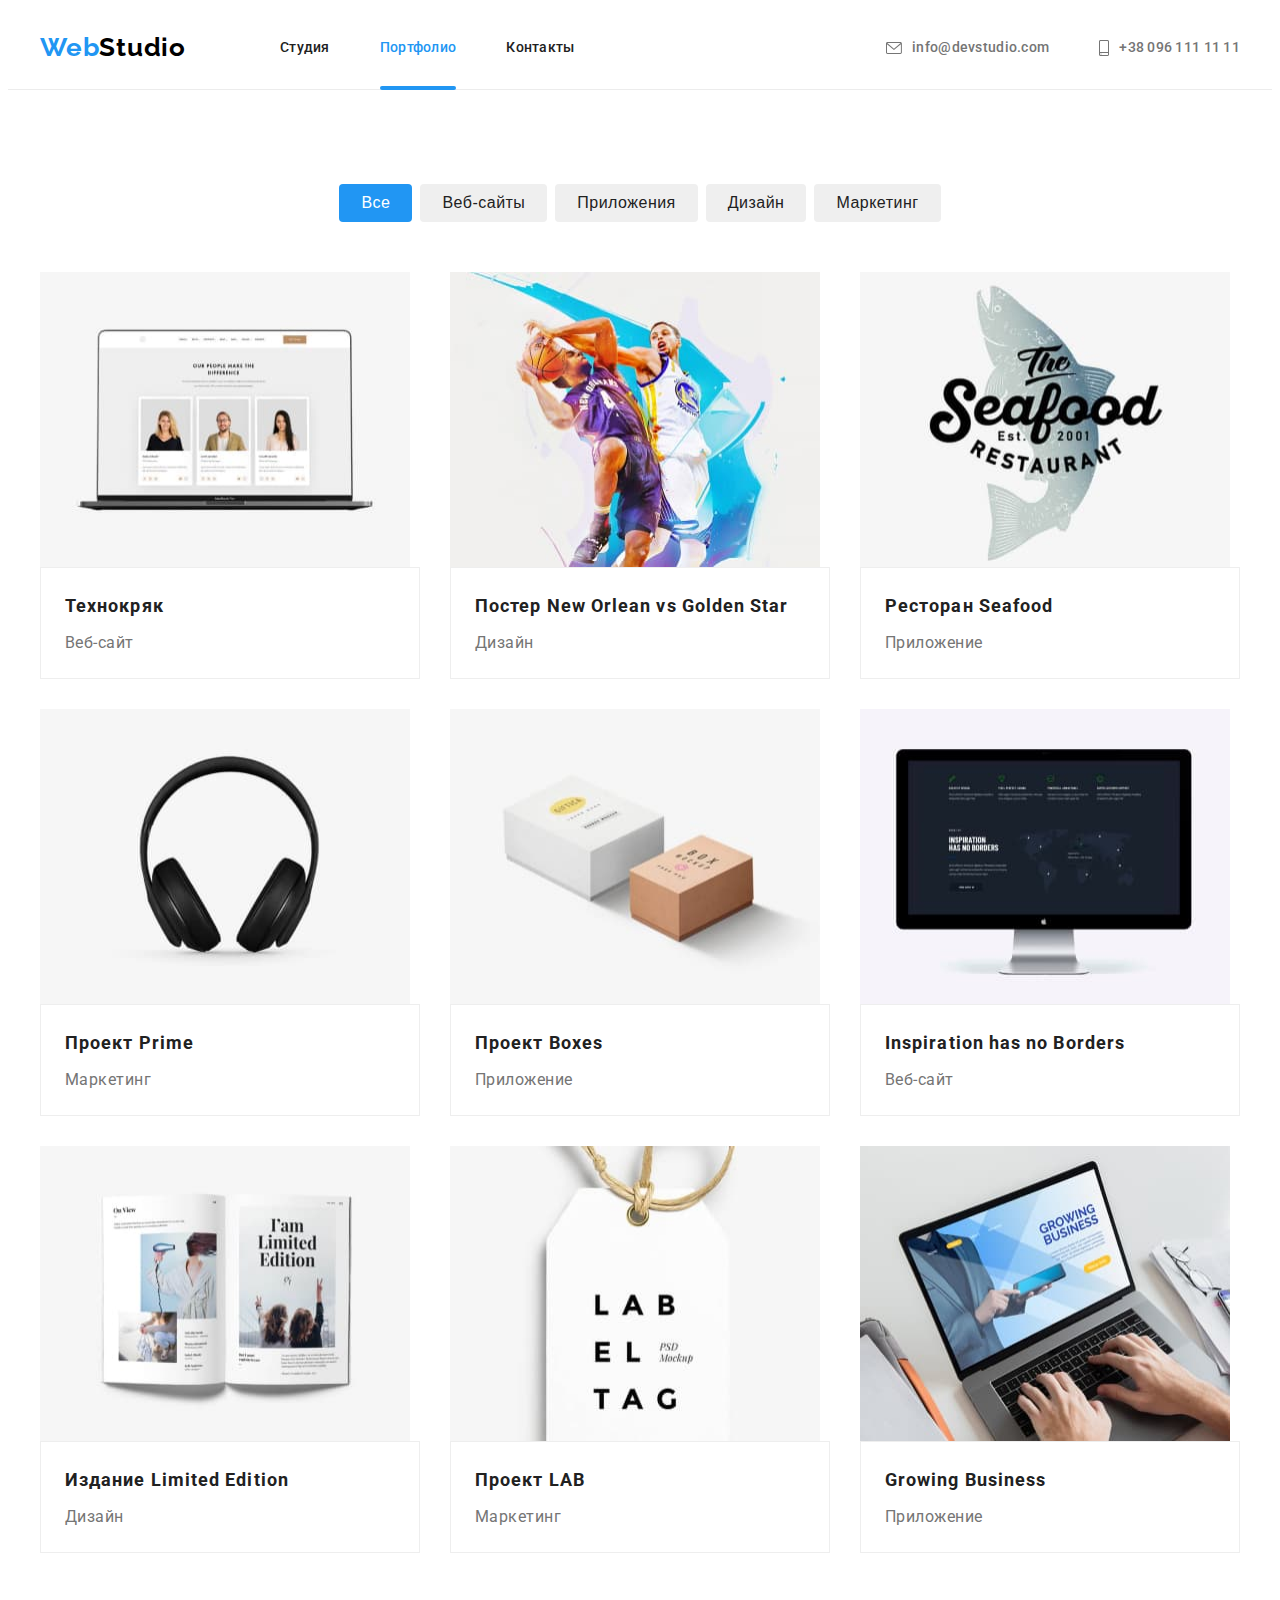
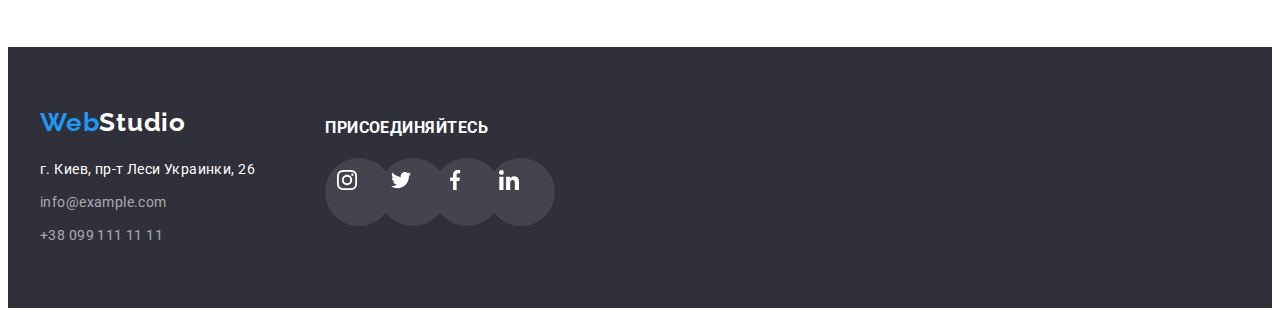
==== portfolio.html @ ad3221ed "ДЗ 6" ====
<!DOCTYPE html>
<html lang="ru">

<head>
    <meta charset="UTF-8">
    <meta http-equiv="X-UA-Compatible" content="IE=edge">
    <meta name="viewport" content="width=device-width, initial-scale=1.0">
    <title>Веб-студия</title>
    <link rel="preconnect" href="https://fonts.gstatic.com">
    <link rel="stylesheet"
        href="https://fonts.googleapis.com/css2?family=Raleway:wght@700&family=Roboto:wght@400;500;700;900&display=swap">
    <link rel="stylesheet" href="https://cdnjs.cloudflare.com/ajax/libs/modern-normalize/1.1.0/modern-normalize.min.css"
        integrity="sha512-wpPYUAdjBVSE4KJnH1VR1HeZfpl1ub8YT/NKx4PuQ5NmX2tKuGu6U/JRp5y+Y8XG2tV+wKQpNHVUX03MfMFn9Q=="
        crossorigin="anonymous" referrerpolicy="no-referrer" />
    <link rel="stylesheet" href="./css/styles.css">

</head>

<body>

    <header class="header">
        <div class="container header-container">
            <nav class="nav-container">
                <a class="logo-link-header" href="./index.html" lang="en">Web<span class="logo-black">Studio</span></a>
                <ul class="menu-list">
                    <li class="nav-item"><a class="menu-link" href="./index.html">Студия</a></li>
                    <li class="nav-item"><a class="menu-link current" href="./portfolio.html">Портфолио</a></li>
                    <li class="nav-item"><a class="menu-link" href="#">Контакты</a></li>
                </ul>
            </nav>
            <ul class="header-contacts">
                <li class="cont-item"><a class="header-contacts-link" href="mailto:info@devstudio.com">
                        <span class="header-contacts-icon"><svg class="mail-icon">
                                <use href="./images/icons.svg#icon-mail"></use>
                            </svg></span>
                        <span class="header-contacts-text">info@devstudio.com</span></a></li>
                <li class="cont-item"><a class="header-contacts-link" href="tel:+380961111111">
                        <svg class="tel-icon">
                            <use href="./images/icons.svg#icon-tel"></use>
                        </svg>
                        +38 096 111 11 11</a>
                </li>
            </ul>
        </div>
    </header>

    <main>
        <section class="portfolio-page">
            <div class="container">
                <ul class="filters-list">
                    <li class="filters-item">
                        <button class="filters-btn current" type="button">Все</button>
                    </li>
                    <li class="filters-item">
                        <button class="filters-btn" type="button">Веб-сайты</button>
                    </li>
                    <li class="filters-item">
                        <button class="filters-btn" type="button">Приложения</button>
                    </li>
                    <li class="filters-item">
                        <button class="filters-btn" type="button">Дизайн</button>
                    </li>
                    <li class="filters-item">
                        <button class="filters-btn" type="button">Маркетинг</button>
                    </li>
                </ul>


                <h2 hidden class="visualy-hidden-title">Портфолио</h2>
                <ul class="portfolio-list">

                    <li class="portfolio-item">
                        <a class="portfolio-list-link" href="#">
                            <div class="portfolio-aria-overlay">
                            <img src="./images/laptop.jpg" alt="Ноутбук" width="370" height="295">
                                <div class="portfolio-overlay">
                                    <p class="text-overlay">Технокряк это современная площадка распространения коронавируса. Компании используют эту
                                    платформу для цифрового шпионажа и атак на защищённые сервера конкурентов.</p>
                                </div>
                            </div>
        
                            <div class="portfolio-card-text">
                                <h3 class="portfolio-list-title">Технокряк</h3>
                                <p class="portfolio-list-text">Веб-сайт</p>
                            </div>
                        </a>
                    </li>


                    <li class="portfolio-item">
                        <a class="portfolio-list-link" href="#">
                            <div class="portfolio-aria-overlay">
                            <img src="./images/sport.jpg" alt="Спортсмены" width="370" height="295">
                                <div class="portfolio-overlay">
                                    <p class="text-overlay">Технокряк это современная площадка распространения коронавируса. Компании используют эту
                                    платформу для цифрового шпионажа и атак на защищённые сервера конкурентов.</p>
                                </div>
                            </div>

                            <div class="portfolio-card-text">
                                <h3 class="portfolio-list-title">Постер <span lang="en">New Orlean vs Golden Star</span>
                                </h3>
                                <p class="portfolio-list-text">Дизайн</p>
                            </div>
                        </a>
                    </li>


                    <li class="portfolio-item">
                        <a class="portfolio-list-link" href="#">
                            <div class="portfolio-aria-overlay">
                            <img src="./images/seafood.jpg" alt="Рыба с надписью" width="370" height="295">
                                <div class="portfolio-overlay">
                                    <p class="text-overlay">Технокряк это современная площадка распространения коронавируса. Компании используют эту
                                    платформу для цифрового шпионажа и атак на защищённые сервера конкурентов.</p>
                                </div>
                            </div>

                            <div class="portfolio-card-text">
                                <h3 class="portfolio-list-title">Ресторан <span lang="en">Seafood</span></h3>
                                <p class="portfolio-list-text">Приложение</p>
                            </div>
                        </a>
                    </li>


                    <li class="portfolio-item">
                        <a class="portfolio-list-link" href="#">
                            <div class="portfolio-aria-overlay">
                            <img src="./images/headphones.jpg" alt="Наушники" width="370" height="295">
                                <div class="portfolio-overlay">
                                    <p class="text-overlay">Технокряк это современная площадка распространения коронавируса. Компании используют эту
                                    платформу для цифрового шпионажа и атак на защищённые сервера конкурентов.</p>
                                </div>
                            </div>

                            <div class="portfolio-card-text">
                                <h3 class="portfolio-list-title">Проект <span lang="en">Prime</span></h3>
                                <p class="portfolio-list-text">Маркетинг</p>
                            </div>
                        </a>
                    </li>


                    <li class="portfolio-item">
                        <a class="portfolio-list-link" href="#">
                            <div class="portfolio-aria-overlay">
                            <img src="./images/boxes.jpg" alt="Две коробки" width="370" height="295">
                                <div class="portfolio-overlay">
                                    <p class="text-overlay">Технокряк это современная площадка распространения коронавируса. Компании используют эту
                                    платформу для цифрового шпионажа и атак на защищённые сервера конкурентов.</p>
                                </div>
                            </div>

                            <div class="portfolio-card-text">
                                <h3 class="portfolio-list-title">Проект <span lang="en">Boxes</span></h3>
                                <p class="portfolio-list-text">Приложение</p>
                            </div>
                        </a>
                    </li>


                    <li class="portfolio-item">
                        <a class="portfolio-list-link" href="#">
                            <div class="portfolio-aria-overlay">
                            <img src="./images/screen.jpg" alt="Монитор компьютера" width="370" height="295">
                                <div class="portfolio-overlay">
                                    <p class="text-overlay">Технокряк это современная площадка распространения коронавируса. Компании используют эту
                                    платформу для цифрового шпионажа и атак на защищённые сервера конкурентов.</p>
                                </div>
                            </div>

                            <div class="portfolio-card-text">
                                <h3 class="portfolio-list-title" lang="en">Inspiration has no Borders</h3>
                                <p class="portfolio-list-text">Веб-сайт</p>
                            </div>
                        </a>
                    </li>


                    <li class="portfolio-item">
                        <a class="portfolio-list-link" href="#">
                            <div class="portfolio-aria-overlay">
                            <img src="./images/book.jpg" alt="Раскрытая книга" width="370" height="295">
                                <div class="portfolio-overlay">
                                    <p class="text-overlay">Технокряк это современная площадка распространения коронавируса. Компании используют эту
                                    платформу для цифрового шпионажа и атак на защищённые сервера конкурентов.</p>
                                </div>
                            </div>

                            <div class="portfolio-card-text">
                                <h3 class="portfolio-list-title">Издание <span lang="en">Limited Edition</span></h3>
                                <p class="portfolio-list-text">Дизайн</p>
                            </div>
                        </a>
                    </li>


                    <li class="portfolio-item">
                        <a class="portfolio-list-link" href="#">
                            <div class="portfolio-aria-overlay">
                            <img src="./images/label.jpg" alt="Бумажная бирка" width="370" height="295">
                                <div class="portfolio-overlay">
                                    <p class="text-overlay">Технокряк это современная площадка распространения коронавируса. Компании используют эту
                                    платформу для цифрового шпионажа и атак на защищённые сервера конкурентов.</p>
                                </div>
                            </div>

                            <div class="portfolio-card-text">
                                <h3 class="portfolio-list-title">Проект <span lang="en">LAB</span></h3>
                                <p class="portfolio-list-text">Маркетинг</p>
                            </div>
                        </a>
                    </li>


                    <li class="portfolio-item">
                        <a class="portfolio-list-link" href="#">
                            <div class="portfolio-aria-overlay">
                            <img src="./images/typing.jpg" alt="Клавиатура ноутбука" width="370" height="295">
                                <div class="portfolio-overlay">
                                    <p class="text-overlay">Технокряк это современная площадка распространения коронавируса. Компании используют эту
                                    платформу для цифрового шпионажа и атак на защищённые сервера конкурентов.</p>
                                </div>
                            </div>

                            <div class="portfolio-card-text">
                                <h3 class="portfolio-list-title" lang="en">Growing Business</h3>
                                <p class="portfolio-list-text">Приложение</p>
                            </div>
                        </a>
                    </li>
                </ul>
            </div>
        </section>
    </main>

<footer class="footer">
    <div class="container footer-container">
        <div class="left-footer">
            <a class="logo-link-footer" href="./index.html" lang="en">Web<span class="logo-white">Studio</span></a>
            <address class="address">г. Киев, пр-т Леси Украинки, 26</address>
            <ul class="footer-contacts">
                <li class="footer-contacts-item"><a class="footer-contacts-link"
                        href="mailto:info@example.com">info@example.com</a></li>
                <li class="footer-contacts-item"><a class="footer-contacts-link" href="tel:+380991111111">+38 099
                        111 11
                        11</a></li>
            </ul>
        </div>

        <div class="right-footer">
            <h3 class="right-footer-title">присоединяйтесь</h3>
            <ul class="social-list-footer">
                <li class="social-item-footer">
                    <a class="social-link-footer" href="#">
                        <svg class="social-icon-footer">
                            <use href="./images/icons.svg#icon-instagram"></use>
                        </svg>
                    </a>
                </li>

                <li class="social-item-footer">
                    <a class="social-link-footer" href="#">
                        <svg class="social-icon-footer">
                            <use href="./images/icons.svg#icon-twitter"></use>
                        </svg>
                    </a>
                </li>

                <li class="social-item-footer">
                    <a class="social-link-footer" href="#">
                        <svg class="social-icon-footer">
                            <use href="./images/icons.svg#icon-facebook"></use>
                        </svg>
                    </a>
                </li>

                <li class="social-item-footer">
                    <a class="social-link-footer" href="#">
                        <svg class="social-icon-footer">
                            <use href="./images/icons.svg#icon-linkedin"></use>
                        </svg>
                    </a>
                </li>
            </ul>

        </div>
    </div>
</footer>

</body>

</html>
---- css/styles.css ----
:root {
  --text-color-main: #212121;
  --text-color: #757575;
  --text-color-accent: #2196f3;
  --text-color-white: #ffffff;

  --background-color-main: #ffffff;
  --background-color-dark: #2f303a;
  --background-color-gray: #f5f4fa;
  --background-color-accent: #2196f3;

  --timing-function: cubic-bezier(0.4, 0, 0.2, 1);
  --transition-duration: 250ms;
}

body {
  font-family: "Roboto", sans-serif;
  font-style: normal;
  font-weight: normal;
  font-size: 14px;
}

.container {
  width: 1200px;
  padding-left: 15px;
  padding-right: 15px;
  margin: 0 auto;
}

h1,
h2,
h3,
h4,
h5,
h6,
p {
  margin-top: 0;
  margin-bottom: 0;
}

ul {
  margin-top: 0;
  margin-bottom: 0;
  padding-left: 0;
}

img {
  display: block;
}

.logo-link-header,
.logo-black,
.menu-link,
.header-contacts-link,
.logo-link-footer,
.logo-white,
.footer-contacts-link {
  text-decoration: none;
}

.menu-list,
.header-contacts,
.features-list,
.work-list,
.team-list,
.footer-contacts,
.clients-list,
.social-list,
.social-list-footer {
  list-style: none;
}

/*======BACKDROP=====*/

.backdrop {
  position: fixed;
  top: 0;
  left: 0;
  width: 100%;
  height: 100%;
  background-color: rgba(0, 0, 0, 0.2);

  opacity: 1;
  transition-duration: var(--transition-duration);
  transform: scale(1);
}

.backdrop.is-hidden {
  opacity: 0;
  pointer-events: none;
  transition-duration: var(--transition-duration);
  transform: scale(0);
}

.modal {
  position: absolute;
  top: 50%;
  left: 50%;
  transform: translate(-50%, -50%);
  width: 528px;
  height: 581px;
  background-color: var(--background-color-main);
  box-shadow: 0px 1px 3px rgba(0, 0, 0, 0.12), 0px 1px 1px rgba(0, 0, 0, 0.14),
    0px 2px 1px rgba(0, 0, 0, 0.2);
  border-radius: 4px;
}

.modal-close-icon {
  height: 11px;
  width: 11px;
}

.modal-btn {
  display: flex;
  align-items: center;
  justify-content: center;
  width: 30px;
  height: 30px;
  border-radius: 50%;
  border: 1px solid rgba(0, 0, 0, 0.1);
  margin-left: auto;
  margin-top: 8px;
  margin-right: 8px;
  cursor: pointer;

  transition-property: background-color;
  transition-duration: var(--transition-duration);
  transition-timing-function: var(--timing-function);
}

.modal-btn:hover,
.modal-btn:focus {
  background-color: var(--background-color-accent);
}

/*======HEADER======*/

.header {
  padding-top: 24px;
  padding-bottom: 25px;
  border-bottom: 1px solid #ececec;
}

.header-container {
  display: flex;
  text-align: center;
  align-items: center;
}

.nav-container {
  display: flex;
  align-items: center;
}

.nav-item:not(:last-child) {
  margin-right: 50px;
}

.menu-list {
  display: flex;
  text-align: center;
  align-items: center;
}

.header-contacts {
  display: flex;
  margin-left: auto;
  text-align: center;
  align-items: center;
}

.logo-link-header {
  font-family: "Raleway", sans-serif;
  font-weight: bold;
  font-size: 26px;
  line-height: 1.19;
  letter-spacing: 0.03em;
  color: var(--text-color-accent);
  margin-right: 94px;
  padding-bottom: 1px;
}

.logo-black {
  font-family: "Raleway", sans-serif;
  font-weight: bold;
  font-size: 26px;
  line-height: 1.19;
  letter-spacing: 0.03em;
  color: #000000;
}

.menu-link {
  font-weight: 500;
  line-height: 1.14;
  letter-spacing: 0.02em;
  color: var(--text-color-main);

  transition-property: color;
  transition-duration: var(--transition-duration);
  transition-timing-function: var(--timing-function);
}

.menu-link:hover,
.menu-link:focus {
  color: var(--text-color-accent);
}

.menu-link.current {
  color: var(--text-color-accent);
  position: relative;
}

.menu-link.current::after {
  position: absolute;
  display: block;
  content: "";
  width: 100%;
  height: 4px;
  border-radius: 2px;
  margin-top: 30px;
  background-color: var(--background-color-accent);
}

.header-contacts-link {
  font-weight: 500;
  line-height: 1.14;
  letter-spacing: 0.02em;
  color: var(--text-color);
  display: flex;
  justify-content: center;
  align-items: center;
  fill: var(--text-color);

  transition-property: color, fill;
  transition-duration: var(--transition-duration);
  transition-timing-function: var(--timing-function);
}

.header-contacts-link:hover,
.header-contacts-link:focus {
  color: var(--text-color-accent);
  fill: var(--background-color-accent);
}

.header-contacts-icon {
  display: flex;
}

.header-contacts-text {
  display: block;
}

.mail-icon {
  width: 16px;
  height: 12px;
  margin-right: 10px;
}

.tel-icon {
  width: 10px;
  height: 16px;
  margin-right: 10px;
}

.cont-item:not(:last-child) {
  margin-right: 50px;
}

.header-contacts-link {
  padding: 0;
}

/*======INDEX-PAGE======*/
/*======HERO======*/

.hero {
  background: var(--background-color-dark);
  padding-top: 200px;
  padding-bottom: 200px;
  text-align: center;
}

.overlay {
  height: 600px;
  max-width: 1600px;
  margin-left: auto;
  margin-right: auto;
  background-size: cover;
  background-position: center;
  background-image: linear-gradient(
      rgba(47, 48, 58, 0.4),
      rgba(47, 48, 58, 0.4)
    ),
    url(../images/hero-img.jpg);
}

.hero-title {
  font-weight: 900;
  font-size: 44px;
  line-height: 1.36;
  letter-spacing: 0.06em;
  text-transform: uppercase;
  color: var(--text-color-white);
  border: none;
  text-shadow: 0px 4px 4px rgba(0, 0, 0, 0.25);
  width: 696px;
  margin: 0 auto;
}

.hero-btn {
  font-weight: bold;
  font-size: 16px;
  line-height: 1.88;
  text-align: center;
  letter-spacing: 0.06em;
  color: var(--text-color-white);
  background-color: var(--background-color-accent);
  box-shadow: 0px 4px 4px rgba(0, 0, 0, 0.15);
  border-style: none;
  border-radius: 4px;
  padding: 10px 32px;
  cursor: pointer;
  margin-top: 30px;

  transition-property: background-color;
  transition-duration: var(--transition-duration);
  transition-timing-function: var(--timing-function);
}

.hero-btn:hover,
.hero-btn:focus {
  background-color: #188ce8;
}

/*======FEATURES======*/

.visualy-hidden-title {
  position: absolute;
  clip: rect(0 0 0 0);
  width: 1px;
  height: 1px;
  margin: -1px;
}

.features {
  padding-top: 94px;
  padding-bottom: 47px;
}

.features-list {
  display: flex;
  flex-wrap: wrap;
  margin-left: -30px;
  margin-top: -30px;
}

.features-item {
  margin-left: 30px;
  margin-top: 30px;
  flex-basis: calc((100% - 120px) / 4);
}

.features-title {
  font-weight: bold;
  font-size: inherit;
  line-height: 1.14;
  letter-spacing: 0.03em;
  text-transform: uppercase;
  color: var(--text-color-main);
  margin-bottom: 10px;
}

.features-text {
  line-height: 1.71;
  letter-spacing: 0.03em;
  color: var(--text-color);
}

.features-icon-thumb {
  display: flex;
  width: 270px;
  height: 120px;
  margin-bottom: 30px;
  background-color: var(--background-color-gray);
  justify-content: center;
  align-items: center;
}

.features-icon {
  width: 70px;
  height: 70px;
}

/*======WORK======*/

.work {
  padding-top: 47px;
  padding-bottom: 94px;
}

.work-title {
  font-weight: bold;
  font-size: 36px;
  line-height: 1.17;
  text-align: center;
  letter-spacing: 0.03em;
  color: var(--text-color-main);
  margin-bottom: 50px;
}

.work-list {
  display: flex;
}

.work-list-item:not(:last-child) {
  margin-right: 30px;
}
.img-container {
  position: relative;
}

.work-img-text {
  position: absolute;
  bottom: 0;
  font-weight: bold;
  line-height: 1.14;
  text-align: center;
  letter-spacing: 0.03em;
  text-transform: uppercase;
  color: var(--text-color-white);

  width: 100%;
  height: 70px;
  background: rgba(47, 48, 58, 0.8);
  padding-top: 27px;
  padding-bottom: 27px;
}

/*======TEAM======*/

.team {
  background: var(--background-color-gray);
  padding-top: 94px;
  padding-bottom: 94px;
}

.team-list {
  display: flex;
}

.team-item:not(:last-child) {
  margin-right: 30px;
}

.team-item {
  box-shadow: 0px 1px 3px rgba(0, 0, 0, 0.12), 0px 1px 1px rgba(0, 0, 0, 0.14),
    0px 2px 1px rgba(0, 0, 0, 0.2);
  background-color: var(--background-color-main);
  border-radius: 0px 0px 4px 4px;
}

.team-card-text {
  padding-top: 30px;
  padding-bottom: 30px;
}

.team-title {
  font-weight: bold;
  font-size: 36px;
  line-height: 1.17;
  text-align: center;
  letter-spacing: 0.03em;
  color: var(--text-color-main);
  margin-bottom: 50px;
}

.team-name {
  font-weight: 500;
  font-size: 16px;
  line-height: 1.19;
  text-align: center;
  letter-spacing: 0.03em;
  color: var(--text-color-main);
  margin-bottom: 10px;
}

.team-text {
  font-size: 16px;
  line-height: 1.19;
  text-align: center;
  letter-spacing: 0.03em;
  color: var(--text-color);
}

.social-list {
  display: flex;
  justify-content: center;
  align-items: center;
  margin-top: 16px;
}

.social-item {
  width: 44px;
  height: 44px;
}

.social-link {
  display: flex;
  width: 100%;
  height: 100%;
  padding: 12px;
  fill: #afb1b8;
  border-radius: 50%;

  transition-property: fill, background-color;
  transition-duration: var(--transition-duration);
  transition-timing-function: var(--timing-function);
}

.social-link:hover,
.social-link:focus {
  background-color: var(--background-color-accent);
  fill: var(--background-color-main);
}

.social-icon {
  width: 20px;
  height: 20px;
}

.social-item:not(:last-child) {
  margin-right: 10px;
}

/*======CLIENTS======*/

.clients {
  padding-top: 94px;
  padding-bottom: 94px;
}

.clients-title {
  font-size: 36px;
  font-weight: 700;
  line-height: 1.17;
  letter-spacing: 0.03em;
  text-align: center;
  color: var(--text-color-main);
  margin-bottom: 50px;
}

.clients-list {
  display: flex;
}

.clients-item:not(:last-child) {
  margin-right: 30px;
}

.clients-item-link {
  display: flex;
  width: 170px;
  height: 92px;
  border: 1px solid #afb1b8;
  border-radius: 4px;
  fill: #afb1b8;
  justify-content: center;
  align-items: center;

  transition-property: fill, border-color;
  transition-duration: var(--transition-duration);
  transition-timing-function: var(--timing-function);
}

.clients-item-link:hover,
.clients-item-link:focus {
  fill: var(--background-color-accent);
  border-color: var(--background-color-accent);
}

/*======FOOTER======*/

.footer {
  background-color: var(--background-color-dark);
  display: flex;
  flex-direction: column;
  padding-top: 60px;
  padding-bottom: 60px;
}

.logo-link-footer {
  font-family: "Raleway", sans-serif;
  font-weight: bold;
  font-size: 26px;
  line-height: 1.19;
  letter-spacing: 0.03em;
  color: var(--text-color-accent);
}

.logo-white {
  font-family: "Raleway", sans-serif;
  font-weight: bold;
  font-size: 26px;
  line-height: 1.19;
  letter-spacing: 0.03em;
  color: var(--text-color-white);
}

.address {
  font-style: normal;
  font-size: 14px;
  line-height: 1.71;
  letter-spacing: 0.03em;
  color: var(--text-color-white);
  margin-top: 20px;
}

.footer-contacts {
  margin-top: 9px;
}

.footer-contacts-link {
  line-height: 1.71;
  letter-spacing: 0.03em;
  color: rgba(255, 255, 255, 0.6);

  transition-property: color;
  transition-duration: var(--transition-duration);
  transition-timing-function: var(--timing-function);
}

.footer-contacts-link:hover,
.footer-contacts-link:focus {
  color: var(--text-color-accent);
}

.footer-contacts-item:not(:last-child) {
  margin-bottom: 9px;
}

.footer-container {
  display: flex;
}

.right-footer-title {
  font-weight: 700;
  line-height: 1.14;
  letter-spacing: 0.03em;
  text-align: left;
  color: var(--text-color-white);
  text-transform: uppercase;
}

.social-list-footer {
  display: flex;
  justify-content: center;
  align-items: center;
  margin-top: 20px;
}

.social-item-footer {
  width: 44px;
  height: 44px;
}

.social-item-footer:not(:last-child) {
  margin-right: 10px;
}

.social-link-footer {
  display: flex;
  width: 100%;
  height: 100%;
  padding: 12px;
  background-color: #43444d;
  border-radius: 50%;
  fill: var(--background-color-main);

  transition-property: background-color;
  transition-duration: var(--transition-duration);
  transition-timing-function: var(--timing-function);
}

.social-link-footer:hover,
.social-link-footer:focus {
  background-color: var(--background-color-accent);
}

.social-icon-footer {
  width: 20px;
  height: 20px;
}

.social-item:not(:last-child) {
  margin-right: 10px;
}

.right-footer-title {
  padding-top: 12px;
}

.right-footer {
  margin-left: 70px;
}

/*======PORTFOLIO-PAGE======*/

.filters-list,
.portfolio-list {
  list-style: none;
}

.portfolio-list-link {
  text-decoration: none;
}

.portfolio-page {
  padding-top: 94px;
  padding-bottom: 94px;
}

/*======FILTERS======*/

.filters-list {
  display: flex;
  flex-direction: row;
  margin-bottom: 50px;
  justify-content: center;
}

.filters-item:not(:last-child) {
  margin-right: 8px;
}

.filters-btn.current {
  color: var(--text-color-white);
  background-color: var(--background-color-accent);
}

.filters-btn {
  font-weight: 500;
  font-size: 16px;
  line-height: 1.63;
  text-align: center;
  letter-spacing: 0.03em;
  color: var(--text-color-main);
  border-style: none;
  border-radius: 4px;
  padding: 6px 22px;
  cursor: pointer;

  transition-property: color, background-color, box-shadow, border-radius;
  transition-duration: var(--transition-duration);
  transition-timing-function: var(--timing-function);
}

.filters-btn:hover,
.filters-btn:focus {
  color: var(--text-color-white);
  background-color: var(--background-color-accent);
  box-shadow: 0px 3px 1px rgba(0, 0, 0, 0.1), 0px 1px 2px rgba(0, 0, 0, 0.08),
    0px 2px 2px rgba(0, 0, 0, 0.12);
  border-radius: 4px;
}

/*======PORTFOLIO======*/

.portfolio-list-link {
  display: block;
}

.portfolio-list {
  display: flex;
  flex-wrap: wrap;
  margin-left: -30px;
  margin-top: -30px;
}

.portfolio-item {
  margin-left: 30px;
  margin-top: 30px;
  flex-basis: calc((100% - 90px) / 3);

  transition-property: box-shadow;
  transition-duration: var(--transition-duration);
  transition-timing-function: var(--timing-function);
}

.portfolio-item:hover,
.portfolio-item:focus {
  box-shadow: 0px 1px 1px rgba(0, 0, 0, 0.12), 0px 4px 4px rgba(0, 0, 0, 0.06),
    1px 4px 6px rgba(0, 0, 0, 0.16);
}

.portfolio-card-text {
  border: 1px solid #eeeeee;
  padding: 20px 24px;
}

.portfolio-list-title {
  font-weight: bold;
  font-size: 18px;
  line-height: 2;
  letter-spacing: 0.06em;
  color: var(--text-color-main);
}

.portfolio-list-text {
  font-size: 16px;
  line-height: 1.88;
  letter-spacing: 0.03em;
  color: var(--text-color);
  margin-top: 4px;
}

.portfolio-aria-overlay {
  position: relative;
  overflow: hidden;
}

.portfolio-overlay {
  position: absolute;
  top: 100%;
  left: 0;
  width: 100%;
  height: 100%;
  background-color: rgba(33, 150, 243, 0.9);
  padding: 63px 24px;
  transition: transform var(--transition-duration) var(--timing-function);
}

.text-overlay {
  font-size: 18px;
  line-height: 1.56;
  letter-spacing: 0.03em;
  color: var(--background-color-main);
}

.portfolio-item:hover .portfolio-overlay {
  transform: translateY(-100%);
}
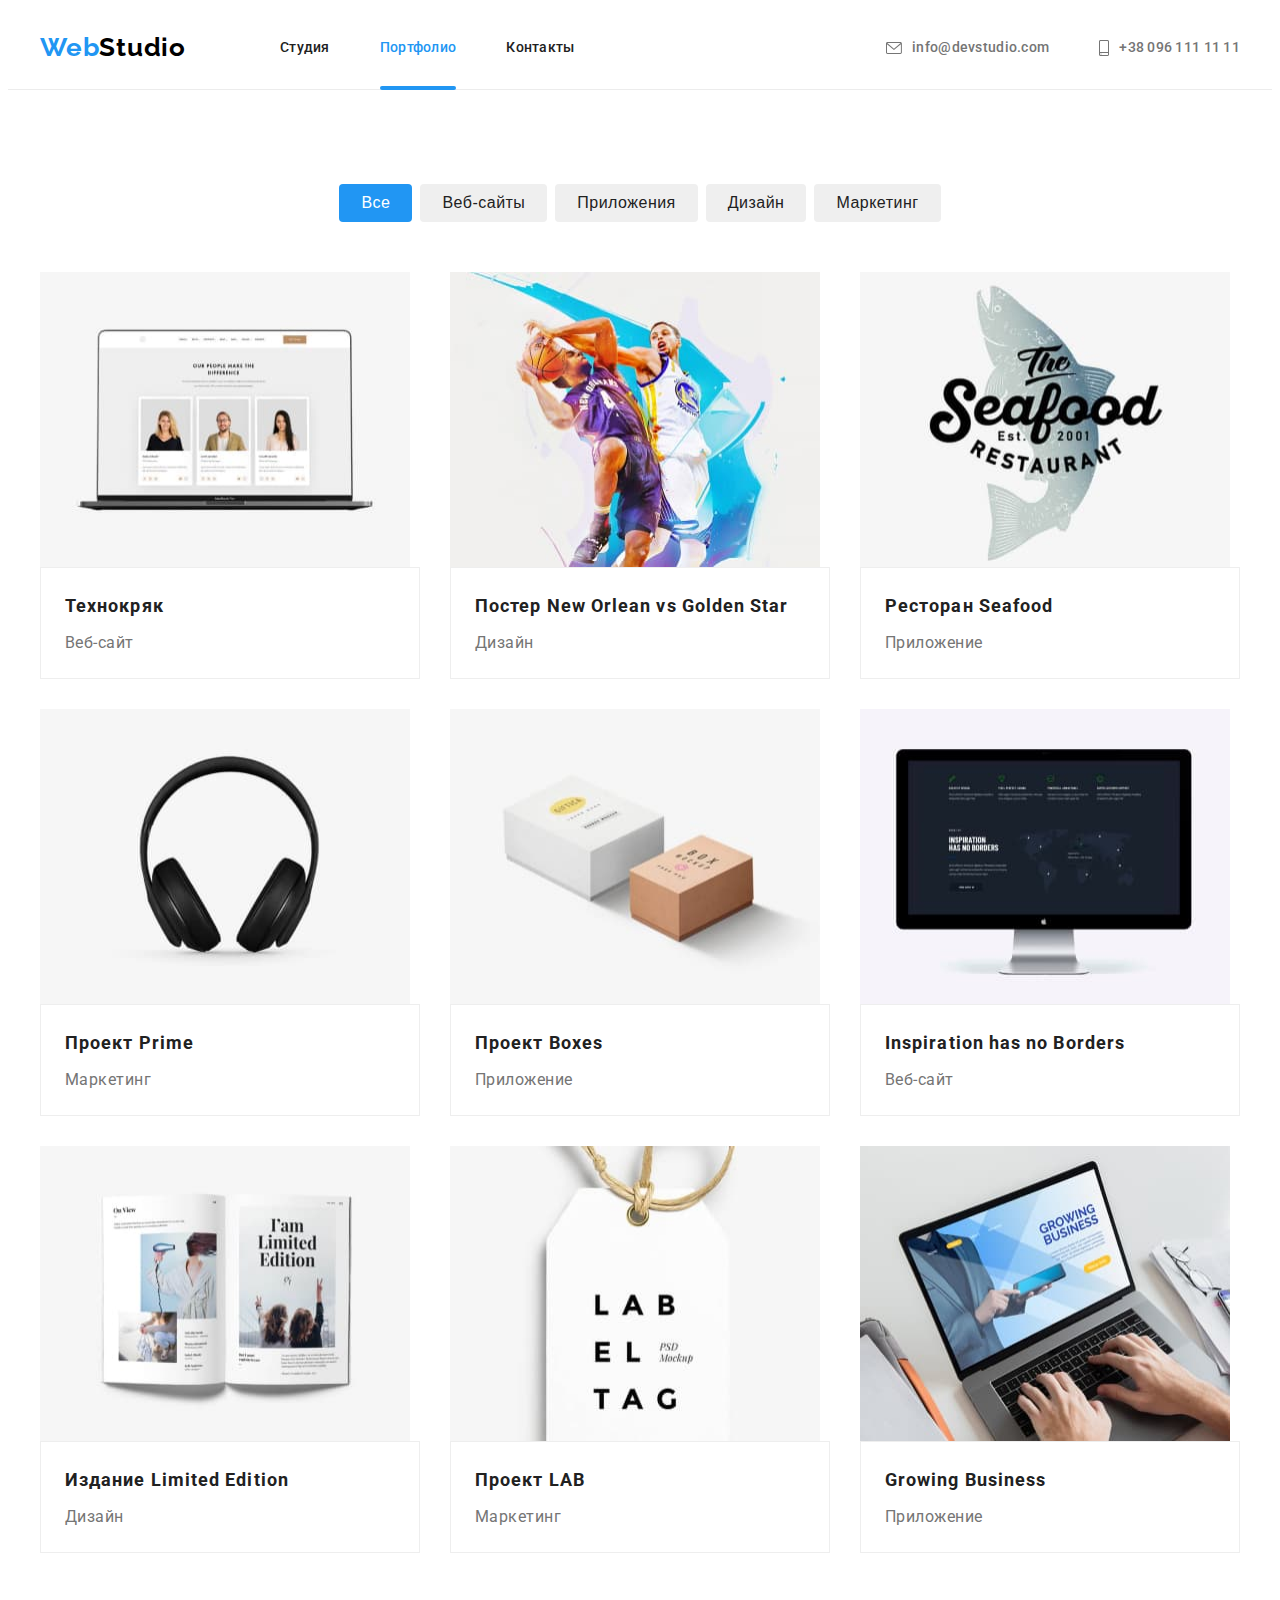
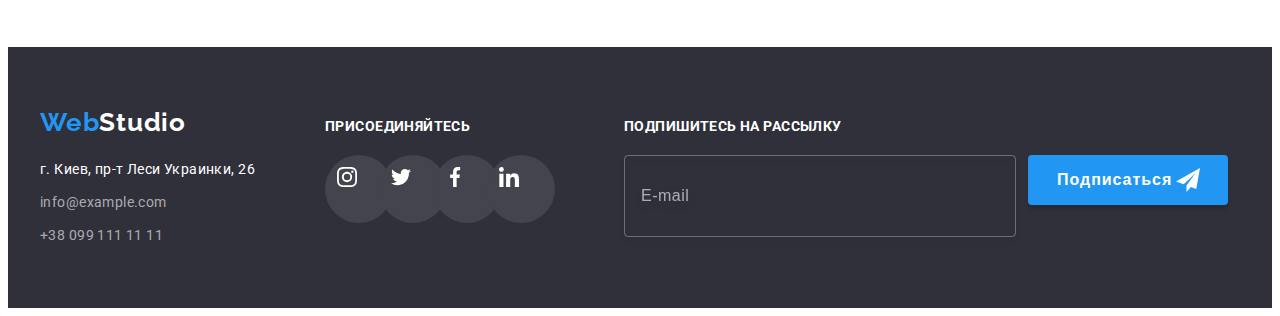
==== commit e96799a8: "ДЗ 6-1" ====
--- a/portfolio.html
+++ b/portfolio.html
@@ -66,7 +66,7 @@
                 </ul>
 
 
-                <h2 hidden class="visualy-hidden-title">Портфолио</h2>
+                <h2 class="visually-hidden">Портфолио</h2>
                 <ul class="portfolio-list">
 
                     <li class="portfolio-item">
@@ -243,14 +243,12 @@
             <ul class="footer-contacts">
                 <li class="footer-contacts-item"><a class="footer-contacts-link"
                         href="mailto:info@example.com">info@example.com</a></li>
-                <li class="footer-contacts-item"><a class="footer-contacts-link" href="tel:+380991111111">+38 099
-                        111 11
-                        11</a></li>
+                <li class="footer-contacts-item"><a class="footer-contacts-link" href="tel:+380991111111">+38 099 111 11 11</a></li>
             </ul>
         </div>
 
         <div class="right-footer">
-            <h3 class="right-footer-title">присоединяйтесь</h3>
+            <p class="right-footer-title">присоединяйтесь</p>
             <ul class="social-list-footer">
                 <li class="social-item-footer">
                     <a class="social-link-footer" href="#">
@@ -284,8 +282,19 @@
                     </a>
                 </li>
             </ul>
-
         </div>
+
+        <div class="form-footer-container">
+            <p class="form-footer-title">Подпишитесь на рассылку</p>
+            <form class="form-footer">
+                <input class="form-footer-input" type="email" name="user-email" placeholder="E-mail" required>
+                <button class="form-footer-bottom" type="submit">Подписаться <svg class="form-footer-icon" width="24"
+                        height="24">
+                        <use href="./images/icons.svg#icon-send"></use>
+                    </svg> </button>
+            </form>
+        </div>
+
     </div>
 </footer>
 
--- a/css/styles.css
+++ b/css/styles.css
@@ -103,14 +103,13 @@
   box-shadow: 0px 1px 3px rgba(0, 0, 0, 0.12), 0px 1px 1px rgba(0, 0, 0, 0.14),
     0px 2px 1px rgba(0, 0, 0, 0.2);
   border-radius: 4px;
-}
-
-.modal-close-icon {
-  height: 11px;
-  width: 11px;
+  padding: 40px;
 }
 
 .modal-btn {
+  position: absolute;
+  top: 8px;
+  right: 8px;
   display: flex;
   align-items: center;
   justify-content: center;
@@ -118,19 +117,175 @@
   height: 30px;
   border-radius: 50%;
   border: 1px solid rgba(0, 0, 0, 0.1);
-  margin-left: auto;
-  margin-top: 8px;
-  margin-right: 8px;
+  background-color: var(--background-color-main);
   cursor: pointer;
 
-  transition-property: background-color;
+  transition-property: fill;
   transition-duration: var(--transition-duration);
   transition-timing-function: var(--timing-function);
 }
 
 .modal-btn:hover,
 .modal-btn:focus {
+  fill: var(--background-color-accent);
+}
+
+/*======MODAL_FORM=====*/
+
+.modal-form {
+  display: flex;
+  flex-direction: column;
+}
+
+.modal-form-title {
+  font-weight: bold;
+  font-size: 20px;
+  line-height: 1.15;
+  text-align: center;
+  letter-spacing: 0.03em;
+  color: var(--text-color-main);
+  margin-bottom: 12px;
+}
+
+.modal-form-input {
+  width: 100%;
+  height: 40px;
+  border: 1px solid rgba(33, 33, 33, 0.2);
+  border-radius: 4px;
+  padding-left: 42px;
+
+  transition-property: border-color;
+  transition-duration: var(--transition-duration);
+  transition-timing-function: var(--timing-function);
+}
+
+.modal-form-input:focus {
+  outline: none;
+  border-color: var(--background-color-accent);
+}
+
+.modal-form-icon {
+  position: absolute;
+  top: 50%;
+  transform: translateY(-50%);
+  left: 12px;
+
+  transition-property: fill;
+  transition-duration: var(--transition-duration);
+  transition-timing-function: var(--timing-function);
+}
+
+.modal-form-input:focus + .modal-form-icon {
+  fill: var(--background-color-accent);
+}
+
+.modal-form-input-wrapper {
+  position: relative;
+  display: block;
+  margin-top: 4px;
+}
+
+.form-field-name {
+  font-size: 12px;
+  line-height: 1.17;
+  letter-spacing: 0.01em;
+  color: var(--text-color);
+  margin-bottom: 10px;
+}
+
+.modal-form-textarea {
+  width: 100%;
+  height: 120px;
+  margin-top: 4px;
+  border: 1px solid rgba(33, 33, 33, 0.2);
+  border-radius: 4px;
+  padding: 12px 16px;
+  resize: none;
+
+  transition-property: border-color;
+  transition-duration: var(--transition-duration);
+  transition-timing-function: var(--timing-function);
+}
+
+.form-field-name.textarea-form {
+  margin-bottom: 20px;
+}
+
+.modal-form-textarea:focus {
+  outline: none;
+  border-color: var(--background-color-accent);
+}
+
+.modal-form-textarea::placeholder {
+  color: rgba(117, 117, 117, 0.5);
+}
+
+.modal-form-checkbox:checked + .modal-form-checkbox-label::before {
   background-color: var(--background-color-accent);
+  background-image: url(../images/agree.svg);
+  background-position: center;
+  background-repeat: no-repeat;
+  border: none;
+}
+
+.modal-form-checkbox-label::before {
+  display: block;
+  width: 16px;
+  height: 15px;
+  border: 2px solid var(--text-color-main);
+  border-radius: 2px;
+  content: "";
+  cursor: pointer;
+  margin-right: 7px;
+}
+
+.modal-form-checkbox-label {
+  display: flex;
+  align-items: center;
+  justify-content: center;
+
+  line-height: 1.71;
+  letter-spacing: 0.03em;
+  color: var(--text-color);
+
+  margin-bottom: 30px;
+}
+
+.checkbox-link {
+  color: var(--text-color-accent);
+}
+
+.modal-form-btn {
+  background: var(--background-color-accent);
+  box-shadow: 0px 4px 4px rgba(0, 0, 0, 0.15);
+  border-radius: 4px;
+  border: none;
+  margin-right: auto;
+  margin-left: auto;
+  padding: 10px 55px;
+  cursor: pointer;
+
+  font-weight: bold;
+  font-size: 16px;
+  line-height: 1.88;
+  letter-spacing: 0.06em;
+  color: var(--text-color-white);
+}
+
+.modal-form-btn:hover,
+.modal-form-btn:focus {
+  background-color: #188ce8;
+}
+
+.visually-hidden {
+  position: absolute !important;
+  clip: rect(1px 1px 1px 1px); /* IE6, IE7 */
+  clip: rect(1px, 1px, 1px, 1px);
+  padding: 0 !important;
+  border: 0 !important;
+  height: 1px !important;
+  width: 1px !important;
+  overflow: hidden;
 }
 
 /*======HEADER======*/
@@ -334,14 +489,6 @@
 
 /*======FEATURES======*/
 
-.visualy-hidden-title {
-  position: absolute;
-  clip: rect(0 0 0 0);
-  width: 1px;
-  height: 1px;
-  margin: -1px;
-}
-
 .features {
   padding-top: 94px;
   padding-bottom: 47px;
@@ -643,12 +790,11 @@
 }
 
 .right-footer-title {
-  font-weight: 700;
+  font-weight: bold;
   line-height: 1.14;
   letter-spacing: 0.03em;
-  text-align: left;
-  color: var(--text-color-white);
   text-transform: uppercase;
+  color: var(--text-color-white);
 }
 
 .social-list-footer {
@@ -701,6 +847,84 @@
 
 .right-footer {
   margin-left: 70px;
+}
+
+/*======FOOTER_FORM======*/
+
+.form-footer-container {
+  display: flex;
+  flex-direction: column;
+  margin-left: 93px;
+  margin-top: 12px;
+}
+
+.form-footer-title {
+  font-weight: bold;
+  line-height: 1.14;
+  letter-spacing: 0.03em;
+  text-transform: uppercase;
+  color: var(--text-color-white);
+}
+
+.form-footer {
+  display: flex;
+  margin-top: 20px;
+}
+
+.form-footer-bottom {
+  position: relative;
+  display: block;
+  width: 200px;
+  height: 50px;
+  background: var(--background-color-accent);
+  box-shadow: 0px 4px 4px rgba(0, 0, 0, 0.15);
+  border-radius: 4px;
+  border: none;
+  padding: 10px 62px 10px 29px;
+  cursor: pointer;
+
+  font-weight: bold;
+  font-size: 16px;
+  line-height: 1.88;
+  letter-spacing: 0.06em;
+  color: var(--text-color-white);
+
+  transition-property: background-color;
+  transition-duration: var(--transition-duration);
+  transition-timing-function: var(--timing-function);
+}
+
+.form-footer-bottom:hover,
+.form-footer-bottom:focus {
+  background-color: #188ce8;
+}
+
+.form-footer-input {
+  width: 358px;
+  height: 50px;
+  border: 1px solid rgba(255, 255, 255, 0.3);
+  filter: drop-shadow(0px 4px 4px rgba(0, 0, 0, 0.15));
+  border-radius: 4px;
+  background-color: transparent;
+  padding: 15px 16px;
+  margin-right: 12px;
+
+  font-size: 16px;
+  line-height: 1.25;
+  letter-spacing: 0.03em;
+  color: var(--text-color-white);
+}
+
+.form-footer-input::placeholder {
+  color: rgba(255, 255, 255, 0.6);
+}
+
+.form-footer-icon {
+  position: absolute;
+  fill: var(--background-color-main);
+  top: 50%;
+  right: 28px;
+  transform: translateY(-50%);
 }
 
 /*======PORTFOLIO-PAGE======*/
